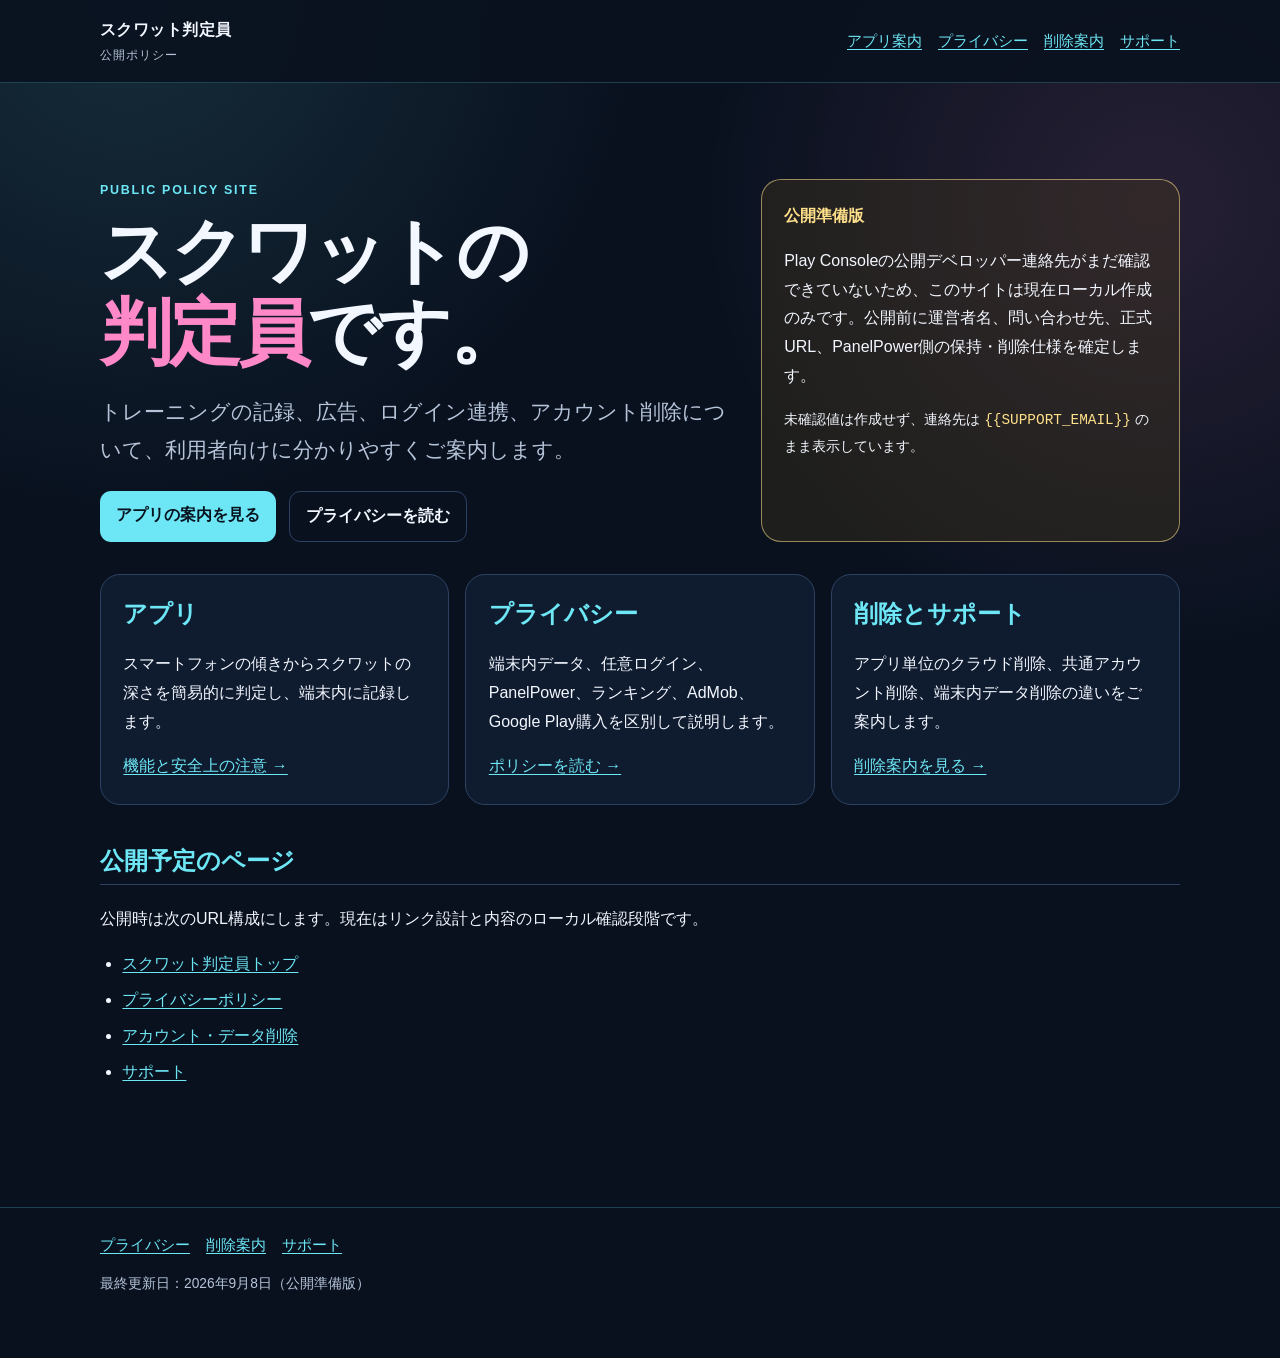
==== index.html @ 18fb2948 "docs: add Squatdegrees policy site pages" ====
<!doctype html>
<html lang="ja">
  <head>
    <meta charset="utf-8">
    <meta name="viewport" content="width=device-width, initial-scale=1">
    <meta name="description" content="スクワット判定員の公開ポリシーサイト。プライバシー、アカウント削除、サポートをご案内します。">
    <meta name="theme-color" content="#09111f">
    <link rel="canonical" href="https://hanageouji58-svg.github.io/app-policies/">
    <link rel="stylesheet" href="styles.css">
    <title>アプリポリシー | スクワット判定員</title>
  </head>
  <body>
    <header class="site-header">
      <div class="shell header-inner">
        <a class="brand" href="./">スクワット判定員<small>公開ポリシー</small></a>
        <nav aria-label="主要メニュー">
          <a href="squatdegrees/">アプリ案内</a>
          <a href="squatdegrees/privacy/">プライバシー</a>
          <a href="squatdegrees/account-deletion/">削除案内</a>
          <a href="squatdegrees/support/">サポート</a>
        </nav>
      </div>
    </header>
    <main class="shell">
      <section class="hero">
        <div>
          <p class="eyebrow">Public policy site</p>
          <h1>スクワットの<br><span>判定員</span>です。</h1>
          <p class="lede">トレーニングの記録、広告、ログイン連携、アカウント削除について、利用者向けに分かりやすくご案内します。</p>
          <div class="button-row">
            <a class="button" href="squatdegrees/">アプリの案内を見る</a>
            <a class="button secondary" href="squatdegrees/privacy/">プライバシーを読む</a>
          </div>
        </div>
        <aside class="notice" aria-label="公開前の確認">
          <strong>公開準備版</strong>
          <p>Play Consoleの公開デベロッパー連絡先がまだ確認できていないため、このサイトは現在ローカル作成のみです。公開前に運営者名、問い合わせ先、正式URL、PanelPower側の保持・削除仕様を確定します。</p>
          <p class="small">未確認値は作成せず、連絡先は <span class="placeholder">{{SUPPORT_EMAIL}}</span> のまま表示しています。</p>
        </aside>
      </section>

      <div class="card-grid">
        <article class="card">
          <h2>アプリ</h2>
          <p>スマートフォンの傾きからスクワットの深さを簡易的に判定し、端末内に記録します。</p>
          <a href="squatdegrees/">機能と安全上の注意 →</a>
        </article>
        <article class="card">
          <h2>プライバシー</h2>
          <p>端末内データ、任意ログイン、PanelPower、ランキング、AdMob、Google Play購入を区別して説明します。</p>
          <a href="squatdegrees/privacy/">ポリシーを読む →</a>
        </article>
        <article class="card">
          <h2>削除とサポート</h2>
          <p>アプリ単位のクラウド削除、共通アカウント削除、端末内データ削除の違いをご案内します。</p>
          <a href="squatdegrees/account-deletion/">削除案内を見る →</a>
        </article>
      </div>

      <section>
        <h2>公開予定のページ</h2>
        <p>公開時は次のURL構成にします。現在はリンク設計と内容のローカル確認段階です。</p>
        <ul>
          <li><a href="squatdegrees/">スクワット判定員トップ</a></li>
          <li><a href="squatdegrees/privacy/">プライバシーポリシー</a></li>
          <li><a href="squatdegrees/account-deletion/">アカウント・データ削除</a></li>
          <li><a href="squatdegrees/support/">サポート</a></li>
        </ul>
      </section>
    </main>
    <footer class="site-footer">
      <div class="shell">
        <nav aria-label="フッターメニュー">
          <a href="squatdegrees/privacy/">プライバシー</a>
          <a href="squatdegrees/account-deletion/">削除案内</a>
          <a href="squatdegrees/support/">サポート</a>
        </nav>
        <p>最終更新日：2026年9月8日（公開準備版）</p>
      </div>
    </footer>
  </body>
</html>
---- styles.css ----
:root {
  color-scheme: dark;
  --bg: #09111f;
  --panel: #111d31;
  --panel-strong: #162741;
  --line: #2d4263;
  --text: #f3f7ff;
  --muted: #b6c4d9;
  --cyan: #6de7f5;
  --pink: #ff88c9;
  --yellow: #ffe08a;
  --danger: #ffb0a8;
  font-family: -apple-system, BlinkMacSystemFont, "Segoe UI", "Noto Sans JP",
    sans-serif;
}

* {
  box-sizing: border-box;
}

html {
  scroll-behavior: smooth;
}

body {
  margin: 0;
  background:
    radial-gradient(circle at 10% 0%, rgba(109, 231, 245, 0.13), transparent 32rem),
    radial-gradient(circle at 90% 15%, rgba(255, 136, 201, 0.12), transparent 28rem),
    var(--bg);
  color: var(--text);
  line-height: 1.8;
}

a {
  color: var(--cyan);
  text-underline-offset: 0.18em;
}

a:hover,
a:focus-visible {
  color: white;
}

.shell {
  width: min(1080px, calc(100% - 2rem));
  margin: 0 auto;
}

.site-header {
  border-bottom: 1px solid rgba(109, 231, 245, 0.22);
  background: rgba(9, 17, 31, 0.9);
}

.header-inner {
  display: flex;
  align-items: center;
  justify-content: space-between;
  gap: 1rem;
  padding: 1rem 0;
}

.brand {
  color: var(--text);
  font-weight: 800;
  letter-spacing: 0.03em;
  text-decoration: none;
}

.brand small {
  display: block;
  color: var(--muted);
  font-size: 0.72rem;
  font-weight: 500;
  letter-spacing: 0.08em;
}

nav {
  display: flex;
  flex-wrap: wrap;
  justify-content: flex-end;
  gap: 0.7rem 1rem;
}

nav a {
  font-size: 0.92rem;
}

main {
  padding: 3.5rem 0 5rem;
}

.hero {
  display: grid;
  grid-template-columns: 1.5fr 1fr;
  gap: 2rem;
  align-items: stretch;
  margin-bottom: 2rem;
}

.hero h1 {
  margin: 0 0 0.75rem;
  font-size: clamp(2.3rem, 7vw, 4.5rem);
  line-height: 1.12;
  letter-spacing: -0.04em;
}

.hero h1 span {
  color: var(--pink);
}

.lede {
  max-width: 44rem;
  color: var(--muted);
  font-size: clamp(1.08rem, 2vw, 1.3rem);
}

.eyebrow {
  margin: 0 0 0.65rem;
  color: var(--cyan);
  font-size: 0.78rem;
  font-weight: 800;
  letter-spacing: 0.14em;
  text-transform: uppercase;
}

.notice,
.card {
  border: 1px solid var(--line);
  border-radius: 1.25rem;
  background: rgba(17, 29, 49, 0.88);
  padding: 1.4rem;
}

.notice {
  border-color: rgba(255, 224, 138, 0.55);
  background: rgba(74, 60, 27, 0.34);
}

.notice strong {
  color: var(--yellow);
}

.card-grid {
  display: grid;
  grid-template-columns: repeat(3, 1fr);
  gap: 1rem;
  margin: 1rem 0 2rem;
}

.card h2,
.card h3,
section h2 {
  margin-top: 0;
  line-height: 1.35;
}

.card h2,
section h2 {
  color: var(--cyan);
}

.card h3 {
  color: var(--pink);
}

.card p:last-child,
.card ul:last-child,
section p:last-child,
section ul:last-child {
  margin-bottom: 0;
}

section {
  margin: 2.5rem 0;
}

section > h2 {
  padding-bottom: 0.45rem;
  border-bottom: 1px solid var(--line);
}

ul,
ol {
  padding-left: 1.4rem;
}

li + li {
  margin-top: 0.45rem;
}

.pill {
  display: inline-block;
  margin: 0.15rem 0.35rem 0.15rem 0;
  padding: 0.2rem 0.65rem;
  border: 1px solid rgba(109, 231, 245, 0.45);
  border-radius: 999px;
  color: var(--cyan);
  font-size: 0.86rem;
}

.meta {
  color: var(--muted);
  font-size: 0.9rem;
}

.placeholder {
  color: var(--yellow);
  font-family: ui-monospace, SFMono-Regular, Consolas, monospace;
  overflow-wrap: anywhere;
}

.table-wrap {
  overflow-x: auto;
}

table {
  width: 100%;
  border-collapse: collapse;
  min-width: 38rem;
}

th,
td {
  padding: 0.8rem;
  border: 1px solid var(--line);
  vertical-align: top;
  text-align: left;
}

th {
  color: var(--cyan);
  background: rgba(22, 39, 65, 0.75);
}

code {
  padding: 0.12rem 0.3rem;
  border-radius: 0.3rem;
  background: rgba(0, 0, 0, 0.25);
  color: var(--yellow);
}

.button-row {
  display: flex;
  flex-wrap: wrap;
  gap: 0.8rem;
  margin-top: 1.4rem;
}

.button {
  display: inline-block;
  padding: 0.65rem 1rem;
  border-radius: 0.7rem;
  background: var(--cyan);
  color: #07121f;
  font-weight: 800;
  text-decoration: none;
}

.button.secondary {
  border: 1px solid var(--line);
  background: transparent;
  color: var(--text);
}

.site-footer {
  border-top: 1px solid rgba(109, 231, 245, 0.22);
  padding: 1.5rem 0 3rem;
  color: var(--muted);
  font-size: 0.86rem;
}

.site-footer nav {
  justify-content: flex-start;
  margin-bottom: 0.8rem;
}

.small {
  font-size: 0.9rem;
}

@media (max-width: 760px) {
  .header-inner,
  .hero {
    display: block;
  }

  nav {
    justify-content: flex-start;
    margin-top: 0.9rem;
  }

  main {
    padding-top: 2.2rem;
  }

  .card-grid {
    grid-template-columns: 1fr;
  }

  .notice,
  .card {
    padding: 1.1rem;
  }
}

@media (prefers-reduced-motion: reduce) {
  html {
    scroll-behavior: auto;
  }
}
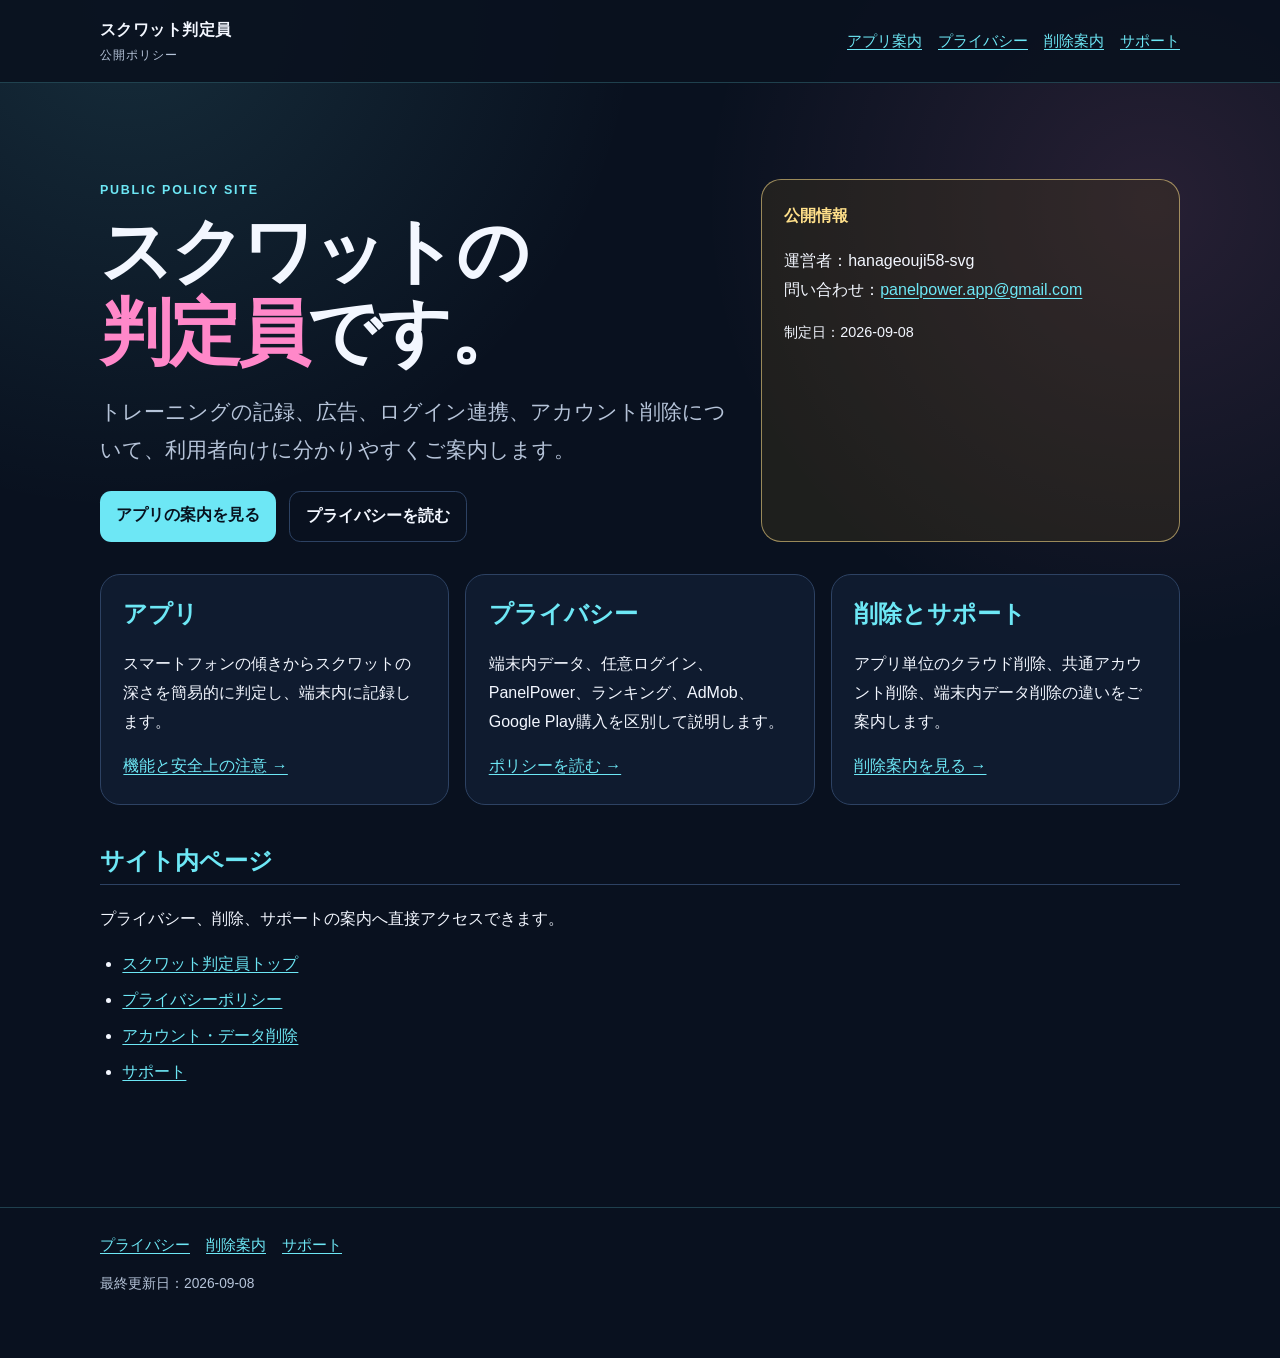
==== commit 1fab1211: "docs: publish verified support contact details" ====
--- a/index.html
+++ b/index.html
@@ -32,10 +32,10 @@
             <a class="button secondary" href="squatdegrees/privacy/">プライバシーを読む</a>
           </div>
         </div>
-        <aside class="notice" aria-label="公開前の確認">
-          <strong>公開準備版</strong>
-          <p>Play Consoleの公開デベロッパー連絡先がまだ確認できていないため、このサイトは現在ローカル作成のみです。公開前に運営者名、問い合わせ先、正式URL、PanelPower側の保持・削除仕様を確定します。</p>
-          <p class="small">未確認値は作成せず、連絡先は <span class="placeholder">{{SUPPORT_EMAIL}}</span> のまま表示しています。</p>
+        <aside class="notice" aria-label="公開情報">
+          <strong>公開情報</strong>
+          <p>運営者：hanageouji58-svg<br>問い合わせ：<a href="mailto:panelpower.app@gmail.com?subject=%E3%80%90%E3%82%B9%E3%82%AF%E3%83%AF%E3%83%83%E3%83%88%E5%88%A4%E5%AE%9A%E5%93%A1%E3%80%91%E3%81%8A%E5%95%8F%E3%81%84%E5%90%88%E3%82%8F%E3%81%9B">panelpower.app@gmail.com</a></p>
+          <p class="small">制定日：2026-09-08</p>
         </aside>
       </section>
 
@@ -58,8 +58,8 @@
       </div>
 
       <section>
-        <h2>公開予定のページ</h2>
-        <p>公開時は次のURL構成にします。現在はリンク設計と内容のローカル確認段階です。</p>
+        <h2>サイト内ページ</h2>
+        <p>プライバシー、削除、サポートの案内へ直接アクセスできます。</p>
         <ul>
           <li><a href="squatdegrees/">スクワット判定員トップ</a></li>
           <li><a href="squatdegrees/privacy/">プライバシーポリシー</a></li>
@@ -75,7 +75,7 @@
           <a href="squatdegrees/account-deletion/">削除案内</a>
           <a href="squatdegrees/support/">サポート</a>
         </nav>
-        <p>最終更新日：2026年9月8日（公開準備版）</p>
+        <p>最終更新日：2026-09-08</p>
       </div>
     </footer>
   </body>
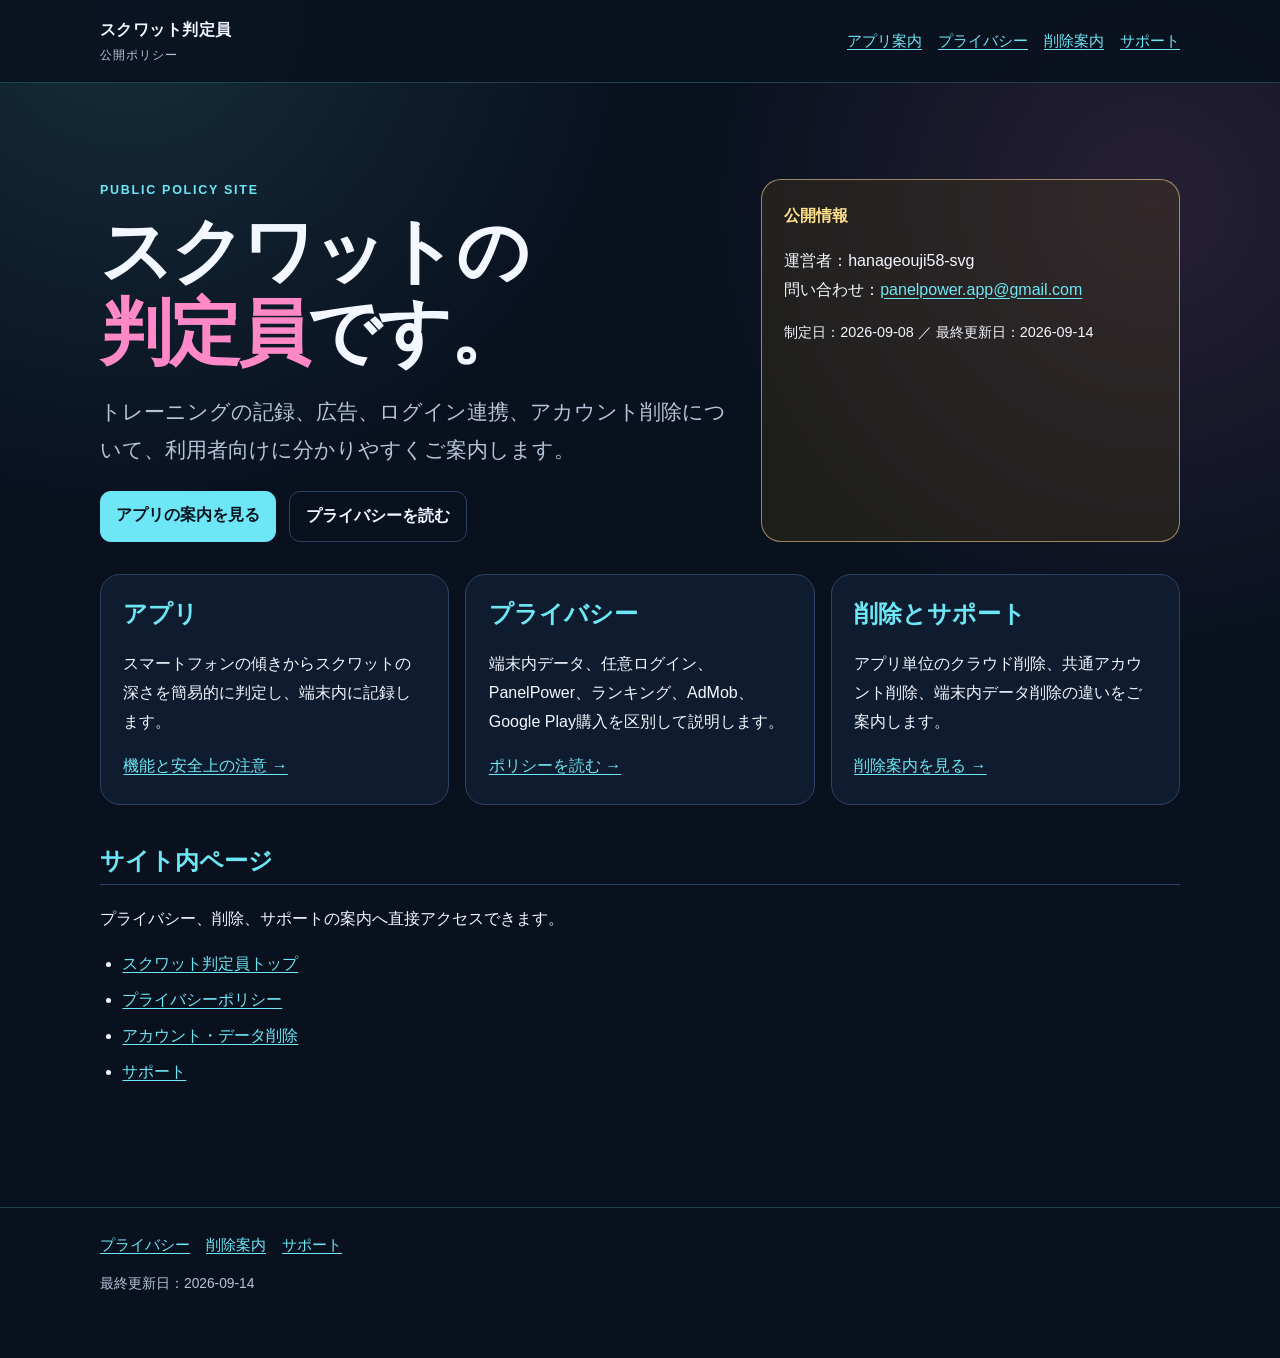
==== commit b0a0af3f: "docs: disclose account deletion retention fence" ====
--- a/index.html
+++ b/index.html
@@ -35,7 +35,7 @@
         <aside class="notice" aria-label="公開情報">
           <strong>公開情報</strong>
           <p>運営者：hanageouji58-svg<br>問い合わせ：<a href="mailto:panelpower.app@gmail.com?subject=%E3%80%90%E3%82%B9%E3%82%AF%E3%83%AF%E3%83%83%E3%83%88%E5%88%A4%E5%AE%9A%E5%93%A1%E3%80%91%E3%81%8A%E5%95%8F%E3%81%84%E5%90%88%E3%82%8F%E3%81%9B">panelpower.app@gmail.com</a></p>
-          <p class="small">制定日：2026-09-08</p>
+          <p class="small">制定日：2026-09-08 ／ 最終更新日：2026-09-14</p>
         </aside>
       </section>
 
@@ -75,7 +75,7 @@
           <a href="squatdegrees/account-deletion/">削除案内</a>
           <a href="squatdegrees/support/">サポート</a>
         </nav>
-        <p>最終更新日：2026-09-08</p>
+        <p>最終更新日：2026-09-14</p>
       </div>
     </footer>
   </body>
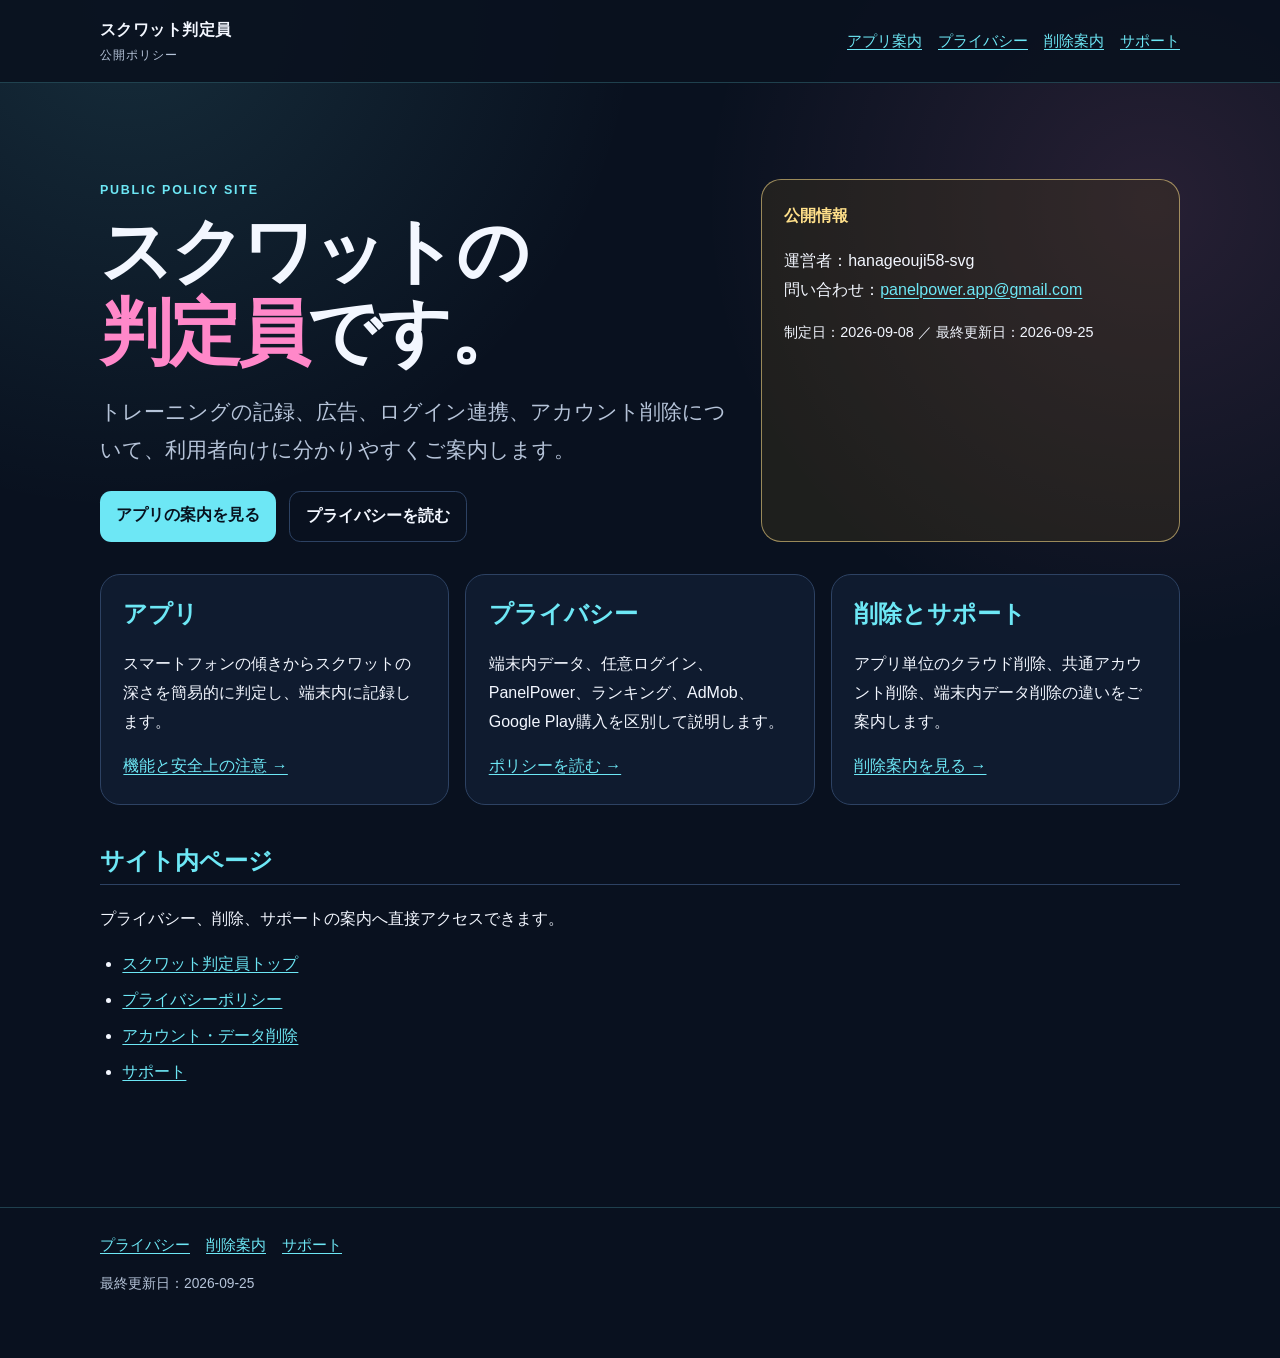
==== commit 33e6e85f: "docs: clarify ranking public data and opt-out deletion" ====
--- a/index.html
+++ b/index.html
@@ -35,7 +35,7 @@
         <aside class="notice" aria-label="公開情報">
           <strong>公開情報</strong>
           <p>運営者：hanageouji58-svg<br>問い合わせ：<a href="mailto:panelpower.app@gmail.com?subject=%E3%80%90%E3%82%B9%E3%82%AF%E3%83%AF%E3%83%83%E3%83%88%E5%88%A4%E5%AE%9A%E5%93%A1%E3%80%91%E3%81%8A%E5%95%8F%E3%81%84%E5%90%88%E3%82%8F%E3%81%9B">panelpower.app@gmail.com</a></p>
-          <p class="small">制定日：2026-09-08 ／ 最終更新日：2026-09-14</p>
+          <p class="small">制定日：2026-09-08 ／ 最終更新日：2026-09-25</p>
         </aside>
       </section>
 
@@ -75,7 +75,7 @@
           <a href="squatdegrees/account-deletion/">削除案内</a>
           <a href="squatdegrees/support/">サポート</a>
         </nav>
-        <p>最終更新日：2026-09-14</p>
+        <p>最終更新日：2026-09-25</p>
       </div>
     </footer>
   </body>
